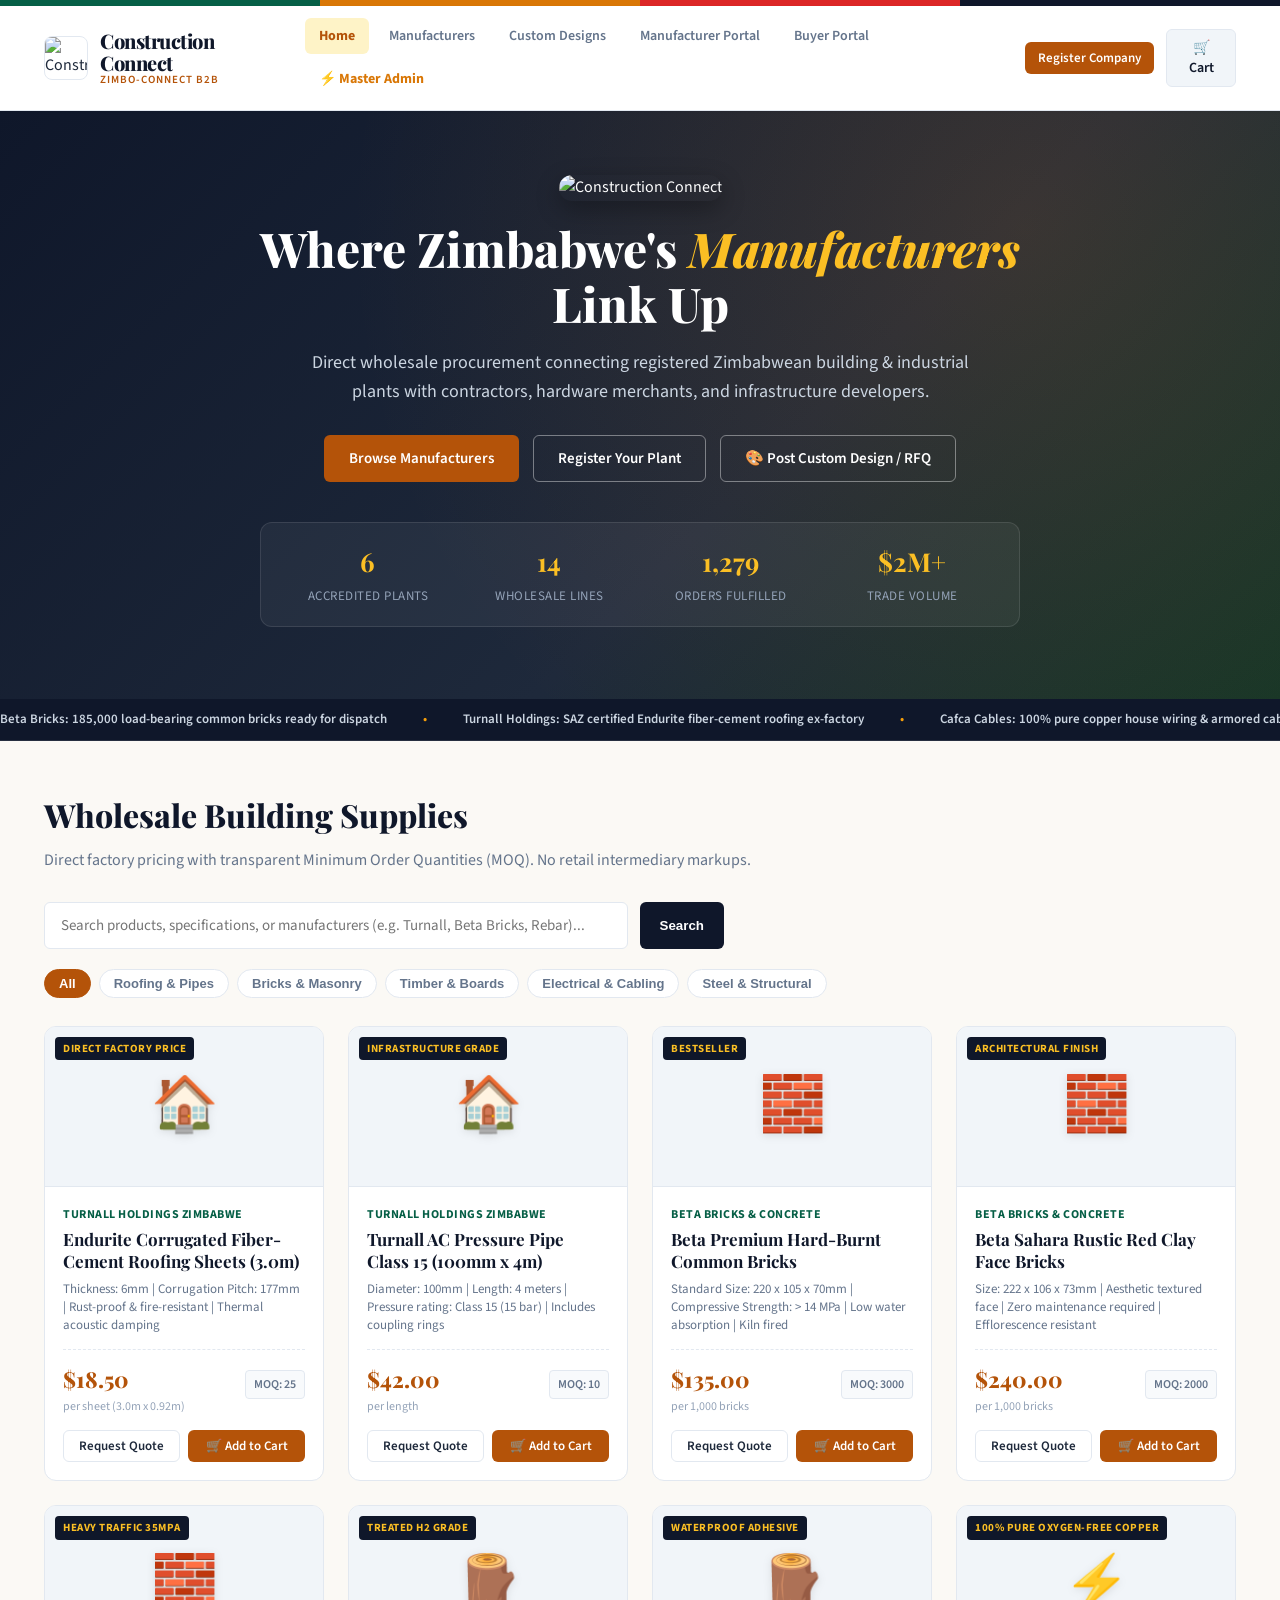
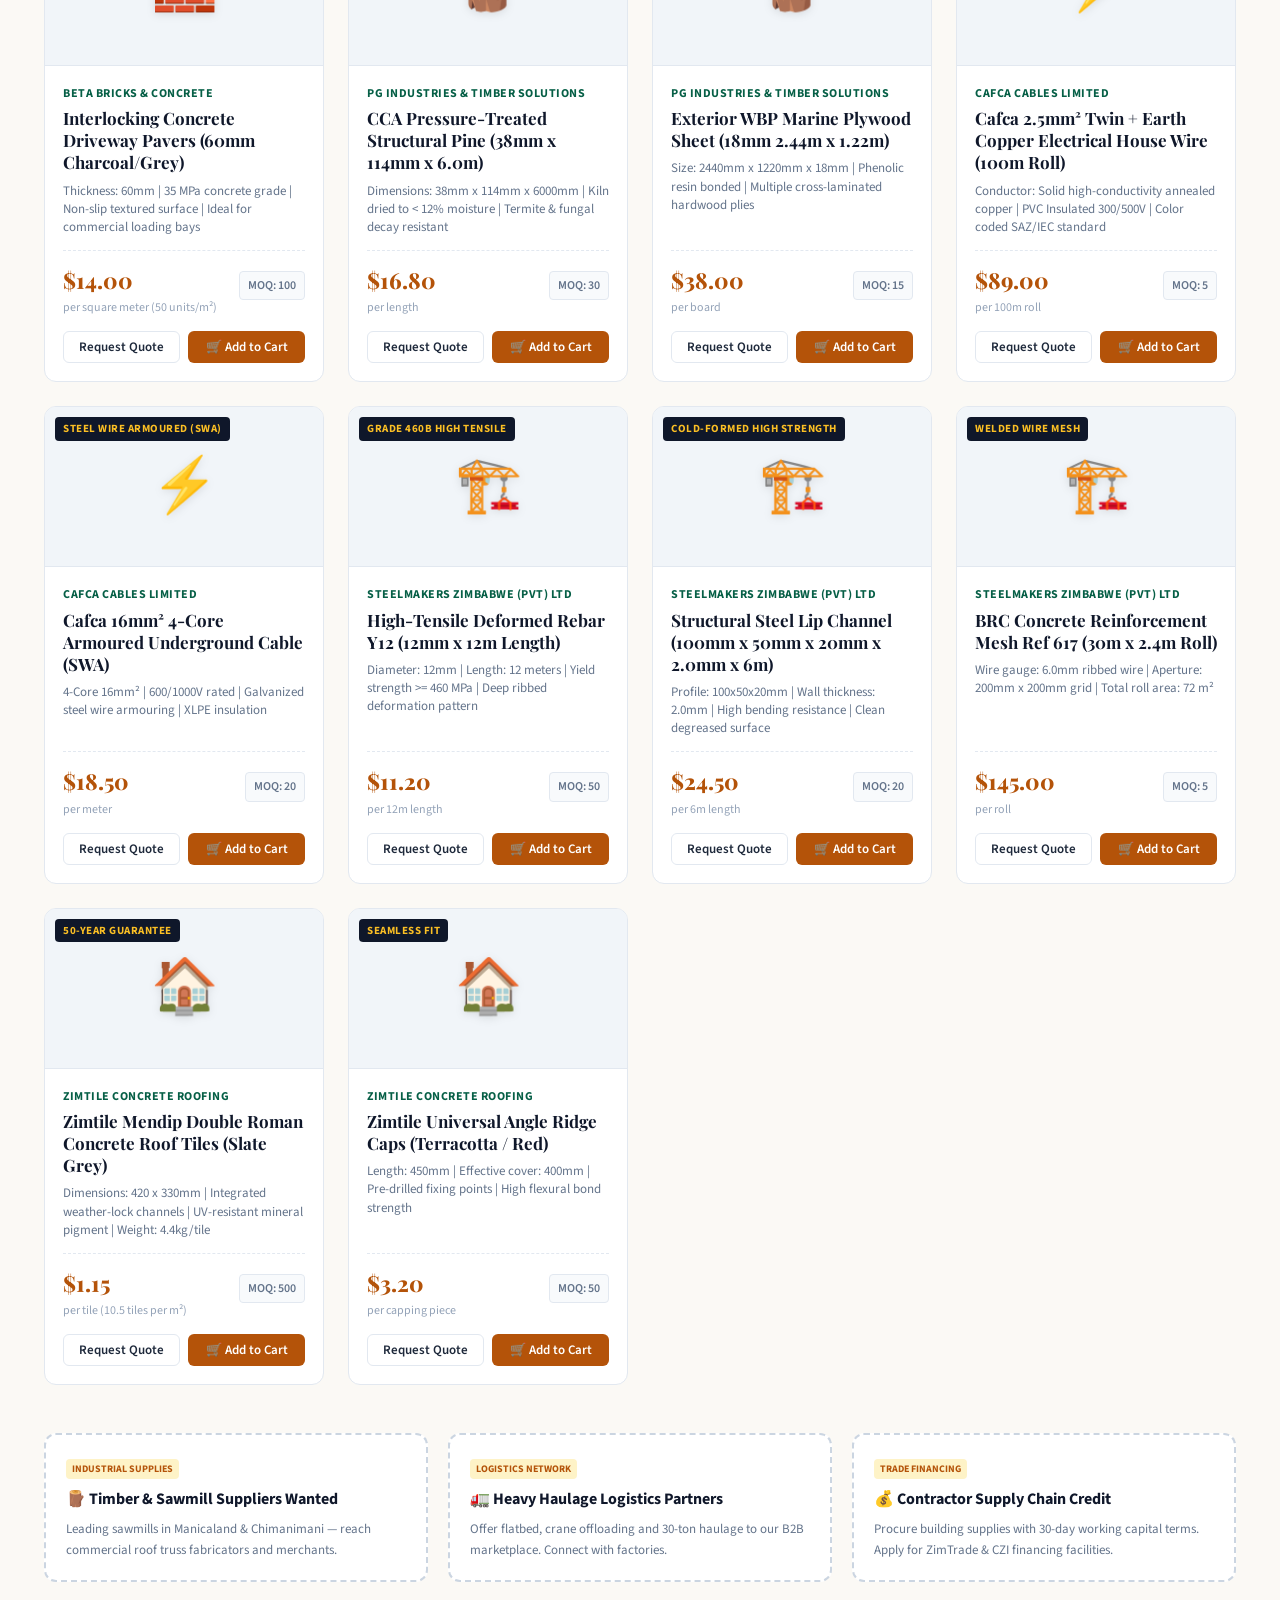
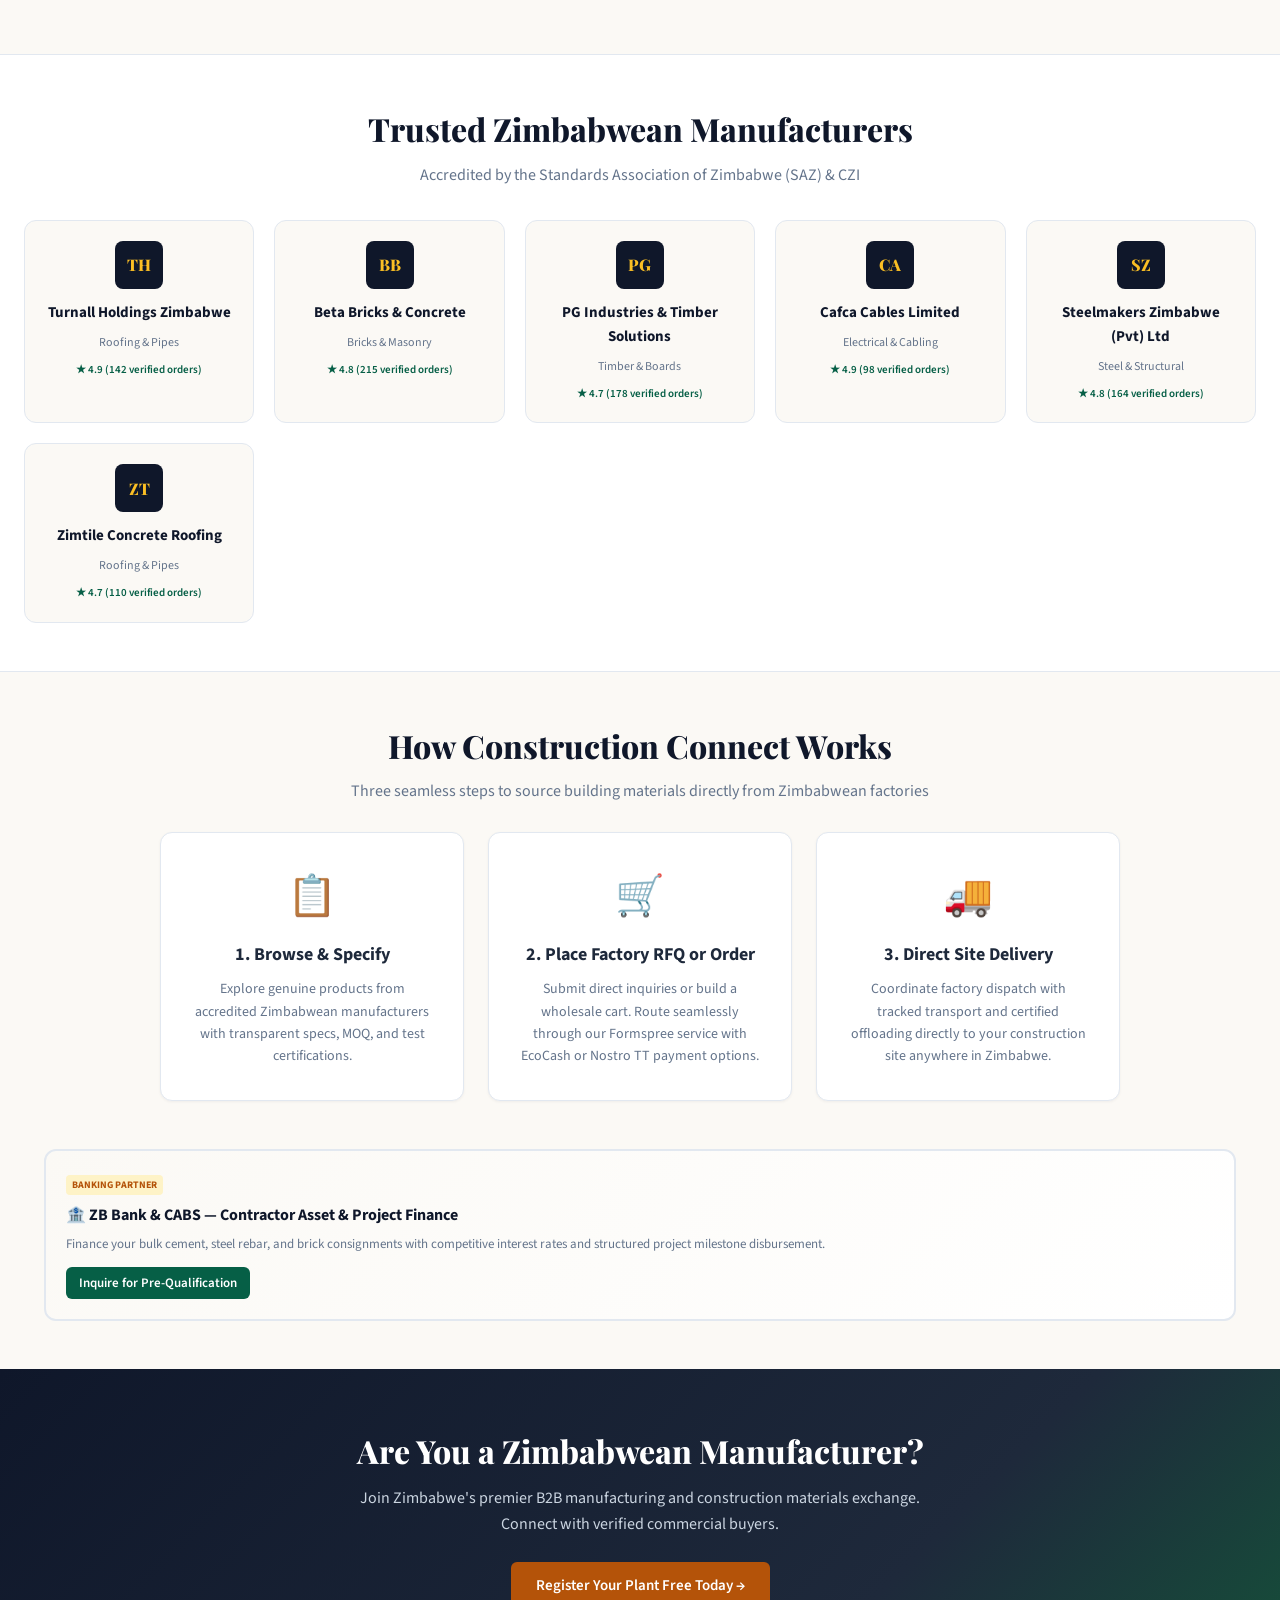
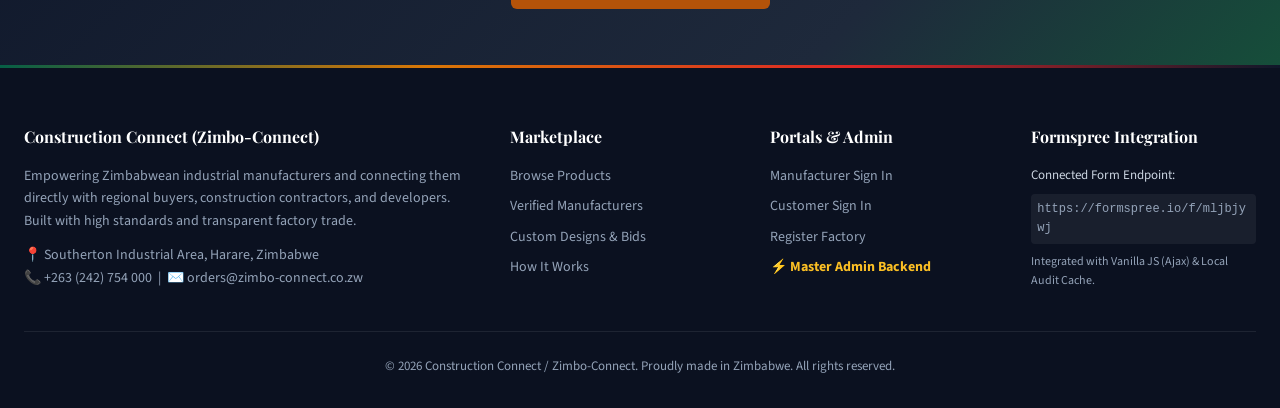
==== index.html @ 4da1b7fa "Complete Construction Connect B2B marketplace with Admin backend and Formspree AJAX integration" ====
<!DOCTYPE html>
<html lang="en">
<head>
  <meta charset="UTF-8">
  <meta name="viewport" content="width=device-width, initial-scale=1.0">
  <title>Construction Connect (Zimbo-Connect) — Zimbabwe's B2B Manufacturing Marketplace</title>
  <link rel="icon" href="[data-uri]">
  <link href="https://fonts.googleapis.com/css2?family=Playfair+Display:ital,wght@0,600;0,700;0,800;0,900;1,600&family=Source+Sans+3:wght@300;400;500;600;700;800&display=swap" rel="stylesheet">
  <link rel="stylesheet" href="css/main.css">
  <!-- Formspree Vanilla JS (Ajax) SDK (Optional CDN helper) -->
  <script>
    window.formspree = window.formspree || function () { (formspree.q = formspree.q || []).push(arguments); };
  </script>
  <script src="https://unpkg.com/@formspree/ajax@1" defer></script>
</head>
<body>

<!-- ═══════ AFRICAN TOP BORDER ═══════ -->
<div class="afri-border"></div>

<!-- ═══════ HEADER ═══════ -->
<header class="header">
  <div class="header-inner">
    <a class="logo" onclick="showPage('home')">
      <img class="logo-img" src="[data-uri]" alt="Construction Connect logo">
      <div class="logo-text">Construction Connect<small>Zimbo-Connect B2B</small></div>
    </a>
    <nav class="nav" id="mainNav">
      <button class="nav-btn active" data-page="home" onclick="showPage('home')">Home</button>
      <button class="nav-btn" data-page="manufacturers" onclick="showPage('manufacturers')">Manufacturers</button>
      <button class="nav-btn" data-page="designs" onclick="showPage('designs')">Custom Designs</button>
      <button class="nav-btn" data-page="admin" onclick="handleNavAdmin()">Manufacturer Portal</button>
      <button class="nav-btn" data-page="retailer" onclick="handleNavRetailer()">Buyer Portal</button>
      <a href="admin.html" class="nav-btn" style="text-decoration:none; color: var(--accent-gold); font-weight:700;">⚡ Master Admin</a>
    </nav>
    <div class="header-right">
      <button class="btn btn-primary btn-sm" id="regBtn" onclick="showAuth('admin','signup')">Register Company</button>
      <button class="cart-btn" onclick="openCartModal()">🛒 Cart <span class="cart-count" id="cartCount" style="display:none">0</span></button>
    </div>
  </div>
</header>

<!-- ═══════════════════════════════════════ -->
<!--               HOME PAGE                -->
<!-- ═══════════════════════════════════════ -->
<main class="page active" id="page-home">

  <!-- Hero -->
  <section class="hero">
    <div class="hero-content">
      <img src="[data-uri]" alt="Construction Connect" style="height:170px; border-radius:16px; margin-bottom:20px; box-shadow: 0 8px 24px rgba(0,0,0,0.3);">
      <h1>Where Zimbabwe's <em>Manufacturers</em> Link Up</h1>
      <p>Direct wholesale procurement connecting registered Zimbabwean building & industrial plants with contractors, hardware merchants, and infrastructure developers.</p>
      <div class="hero-btns">
        <button class="btn btn-primary btn-lg" onclick="showPage('manufacturers')">Browse Manufacturers</button>
        <button class="btn btn-outline-w btn-lg" onclick="showAuth('admin','signup')">Register Your Plant</button>
        <button class="btn btn-outline-w btn-lg" onclick="showPage('designs')">🎨 Post Custom Design / RFQ</button>
      </div>
      <div class="hero-stats">
        <div class="hero-stat"><strong id="statMfr">6</strong><span>Accredited Plants</span></div>
        <div class="hero-stat"><strong id="statProd">14</strong><span>Wholesale Lines</span></div>
        <div class="hero-stat"><strong>1,279</strong><span>Orders Fulfilled</span></div>
        <div class="hero-stat"><strong>$2M+</strong><span>Trade Volume</span></div>
      </div>
    </div>
  </section>

  <!-- Scrolling Banner -->
  <div class="banner-strip">
    <div class="banner-track" id="bannerTrack"></div>
  </div>

  <!-- Featured Products -->
  <section class="section">
    <h2 class="section-title">Wholesale Building Supplies</h2>
    <p class="section-sub">Direct factory pricing with transparent Minimum Order Quantities (MOQ). No retail intermediary markups.</p>
    <div class="search-bar">
      <input id="homeSearch" placeholder="Search products, specifications, or manufacturers (e.g. Turnall, Beta Bricks, Rebar)..." oninput="renderHomeProducts()">
      <button onclick="renderHomeProducts()">Search</button>
    </div>
    <div class="cat-filters" id="homeCatFilters"></div>
    <div class="product-grid" id="homeProductGrid"></div>
  </section>

  <!-- Ad Banners -->
  <section class="section" style="padding-top:0;">
    <div class="ad-row">
      <div class="ad-banner">
        <div class="ad-label">Industrial Supplies</div>
        <h4>🪵 Timber & Sawmill Suppliers Wanted</h4>
        <p>Leading sawmills in Manicaland & Chimanimani — reach commercial roof truss fabricators and merchants.</p>
      </div>
      <div class="ad-banner">
        <div class="ad-label">Logistics Network</div>
        <h4>🚛 Heavy Haulage Logistics Partners</h4>
        <p>Offer flatbed, crane offloading and 30-ton haulage to our B2B marketplace. Connect with factories.</p>
      </div>
      <div class="ad-banner">
        <div class="ad-label">Trade Financing</div>
        <h4>💰 Contractor Supply Chain Credit</h4>
        <p>Procure building supplies with 30-day working capital terms. Apply for ZimTrade & CZI financing facilities.</p>
      </div>
    </div>
  </section>

  <!-- Trusted Manufacturers -->
  <section class="trusted-section">
    <div class="trusted-inner">
      <h2 class="section-title" style="text-align:center;">Trusted Zimbabwean Manufacturers</h2>
      <p class="section-sub" style="text-align:center;">Accredited by the Standards Association of Zimbabwe (SAZ) & CZI</p>
      <div class="trusted-grid" id="trustedGrid"></div>
    </div>
  </section>

  <!-- How It Works -->
  <section class="section" id="how-it-works">
    <h2 class="section-title" style="text-align:center;">How Construction Connect Works</h2>
    <p class="section-sub" style="text-align:center;">Three seamless steps to source building materials directly from Zimbabwean factories</p>
    <div style="display:grid;grid-template-columns:repeat(auto-fill,minmax(280px,1fr));gap:24px;max-width:960px;margin:0 auto;">
      <div style="text-align:center;padding:32px;background:#fff;border-radius:var(--radius);border:1px solid var(--border); box-shadow: var(--shadow-sm);">
        <div style="font-size:40px;margin-bottom:12px;">📋</div>
        <h3 style="font-size:18px;margin-bottom:8px;">1. Browse & Specify</h3>
        <p style="font-size:14px;color:var(--text-muted);">Explore genuine products from accredited Zimbabwean manufacturers with transparent specs, MOQ, and test certifications.</p>
      </div>
      <div style="text-align:center;padding:32px;background:#fff;border-radius:var(--radius);border:1px solid var(--border); box-shadow: var(--shadow-sm);">
        <div style="font-size:40px;margin-bottom:12px;">🛒</div>
        <h3 style="font-size:18px;margin-bottom:8px;">2. Place Factory RFQ or Order</h3>
        <p style="font-size:14px;color:var(--text-muted);">Submit direct inquiries or build a wholesale cart. Route seamlessly through our Formspree service with EcoCash or Nostro TT payment options.</p>
      </div>
      <div style="text-align:center;padding:32px;background:#fff;border-radius:var(--radius);border:1px solid var(--border); box-shadow: var(--shadow-sm);">
        <div style="font-size:40px;margin-bottom:12px;">🚚</div>
        <h3 style="font-size:18px;margin-bottom:8px;">3. Direct Site Delivery</h3>
        <p style="font-size:14px;color:var(--text-muted);">Coordinate factory dispatch with tracked transport and certified offloading directly to your construction site anywhere in Zimbabwe.</p>
      </div>
    </div>
  </section>

  <!-- Mid-page Ad -->
  <div class="section" style="padding-top:0;">
    <div class="ad-banner" style="background:linear-gradient(135deg,var(--bg-sand) 0%,#fff 100%);border-style:solid; border-color: #E2E8F0;">
      <div class="ad-label">Banking Partner</div>
      <h4>🏦 ZB Bank & CABS — Contractor Asset & Project Finance</h4>
      <p>Finance your bulk cement, steel rebar, and brick consignments with competitive interest rates and structured project milestone disbursement.</p>
      <button class="btn btn-earth btn-sm" style="margin-top:12px;" onclick="showToast('Inquiry forwarded to banking partner desk', 'info')">Inquire for Pre-Qualification</button>
    </div>
  </div>
</main>

<!-- ═══════════════════════════════════════ -->
<!--          MANUFACTURERS PAGE            -->
<!-- ═══════════════════════════════════════ -->
<div class="page" id="page-manufacturers">
  <section class="section">
    <h2 class="section-title">Accredited Zimbabwean Manufacturers</h2>
    <p class="section-sub">Explore full profiles, factory locations, lead times, payment options, and direct contact desks. Click to inspect or send an RFQ.</p>
    <div class="ad-banner" style="margin-bottom:28px;">
      <div class="ad-label">Premium Listing</div>
      <h4>📢 Are You a Local Manufacturer or Fabricator?</h4>
      <p>Promote your manufacturing company to 500+ commercial builders and hardware merchants across Southern Africa.</p>
      <button class="btn btn-earth btn-sm" style="margin-top:12px;" onclick="showAuth('admin','signup')">Register Your Company Now →</button>
    </div>
    <div class="mfr-grid" id="mfrGrid"></div>
  </section>
</div>

<!-- ═══════════════════════════════════════ -->
<!--         CUSTOM DESIGNS PAGE            -->
<!-- ═══════════════════════════════════════ -->
<div class="page" id="page-designs">
  <section class="section">
    <div style="display: flex; justify-content: space-between; align-items: center; flex-wrap: wrap; gap: 14px; margin-bottom: 24px;">
      <div>
        <h2 class="section-title" style="margin-bottom: 4px;">Custom Construction RFQs & Designs</h2>
        <p class="section-sub" style="margin-bottom: 0;">Clients post bespoke engineering specifications. Zimbabwean fabricators review and place competitive price bids.</p>
      </div>
      <button class="btn btn-primary" onclick="openPostDesign()">+ Post a Custom Design / RFQ</button>
    </div>
    <div class="ds-grid" id="designsList"></div>
  </section>
</div>

<!-- ═══════════════════════════════════════ -->
<!--             AUTH PAGE                  -->
<!-- ═══════════════════════════════════════ -->
<div class="page" id="page-auth">
  <div class="auth-page">
    <div class="auth-card" id="authCard"></div>
  </div>
</div>

<!-- ═══════════════════════════════════════ -->
<!--       MANUFACTURER IN-PAGE PORTAL      -->
<!-- ═══════════════════════════════════════ -->
<div class="page" id="page-admin">
  <div class="panel-grid">
    <div class="panel-sidebar">
      <h3>Manufacturer Desk</h3>
      <button class="sidebar-item active" data-tab="admin-dashboard" onclick="showAdminTab('admin-dashboard',this)">📊 Overview</button>
      <button class="sidebar-item" data-tab="admin-profile" onclick="showAdminTab('admin-profile',this)">🏭 Factory Profile</button>
      <button class="sidebar-item" data-tab="admin-products" onclick="showAdminTab('admin-products',this)">📦 Products</button>
      <button class="sidebar-item" data-tab="admin-orders" onclick="showAdminTab('admin-orders',this)">📋 Orders</button>
      <button class="sidebar-item" data-tab="admin-settings" onclick="showAdminTab('admin-settings',this)">⚙️ Settings</button>
      <div style="margin-top: auto; padding-top: 20px;">
        <a href="admin.html" class="sidebar-item" style="color: #FBBF24; text-decoration: none;">⚡ Super Admin Panel ↗</a>
      </div>
    </div>
    <div class="panel-content" id="adminContent"></div>
  </div>
</div>

<!-- ═══════════════════════════════════════ -->
<!--          RETAILER / BUYER PORTAL       -->
<!-- ═══════════════════════════════════════ -->
<div class="page" id="page-retailer">
  <div class="panel-grid">
    <div class="panel-sidebar">
      <h3>Buyer Portal</h3>
      <button class="sidebar-item active" data-tab="ret-browse" onclick="showRetailerTab('ret-browse',this)">🔍 Browse & Order</button>
      <button class="sidebar-item" data-tab="ret-orders" onclick="showRetailerTab('ret-orders',this)">📋 My Orders</button>
      <button class="sidebar-item" data-tab="ret-account" onclick="showRetailerTab('ret-account',this)">👤 Account Profile</button>
    </div>
    <div class="panel-content" id="retailerContent"></div>
  </div>
</div>

<!-- ═══════════════════════════════════════ -->
<!--           CTA BANNER                   -->
<!-- ═══════════════════════════════════════ -->
<div id="ctaBanner" class="cta-banner">
  <h2>Are You a Zimbabwean Manufacturer?</h2>
  <p>Join Zimbabwe's premier B2B manufacturing and construction materials exchange. Connect with verified commercial buyers.</p>
  <button class="btn btn-primary btn-lg" onclick="showAuth('admin','signup')">Register Your Plant Free Today →</button>
</div>

<!-- ═══════════════════════════════════════ -->
<!--              FOOTER                    -->
<!-- ═══════════════════════════════════════ -->
<div class="afri-border-thin"></div>
<footer class="footer">
  <div class="footer-grid">
    <div>
      <h4>Construction Connect (Zimbo-Connect)</h4>
      <p>Empowering Zimbabwean industrial manufacturers and connecting them directly with regional buyers, construction contractors, and developers. Built with high standards and transparent factory trade.</p>
      <p style="margin-top:12px;">📍 Southerton Industrial Area, Harare, Zimbabwe</p>
      <p>📞 +263 (242) 754 000 &nbsp;|&nbsp; ✉️ orders@zimbo-connect.co.zw</p>
    </div>
    <div>
      <h4>Marketplace</h4>
      <a href="#" onclick="showPage('home');return false;">Browse Products</a>
      <a href="#" onclick="showPage('manufacturers');return false;">Verified Manufacturers</a>
      <a href="#" onclick="showPage('designs');return false;">Custom Designs & Bids</a>
      <a href="#how-it-works">How It Works</a>
    </div>
    <div>
      <h4>Portals & Admin</h4>
      <a href="#" onclick="showAuth('admin','login');return false;">Manufacturer Sign In</a>
      <a href="#" onclick="showAuth('retailer','login');return false;">Customer Sign In</a>
      <a href="#" onclick="showAuth('admin','signup');return false;">Register Factory</a>
      <a href="admin.html" style="color: #FBBF24; font-weight:700;">⚡ Master Admin Backend</a>
    </div>
    <div>
      <h4>Formspree Integration</h4>
      <p style="font-size: 13px; color: #CBD5E1; margin-bottom: 8px;">Connected Form Endpoint:</p>
      <p style="font-size: 12px; font-family: monospace; background: rgba(255,255,255,0.06); padding: 6px; border-radius: 4px; word-break: break-all;">
        https://formspree.io/f/mljbjywj
      </p>
      <p style="font-size: 12px; margin-top: 8px;">Integrated with Vanilla JS (Ajax) & Local Audit Cache.</p>
    </div>
  </div>
  <div class="footer-bottom">
    © 2026 Construction Connect / Zimbo-Connect. Proudly made in Zimbabwe. All rights reserved.
  </div>
</footer>

<!-- ═══════════════════════════════════════ -->
<!--             MODALS                     -->
<!-- ═══════════════════════════════════════ -->
<div class="modal-overlay" id="orderModal">
  <div class="modal" onclick="event.stopPropagation()">
    <div class="modal-header">
      <h2>Place Order / Request Quote</h2>
      <button class="modal-close" onclick="closeModal('orderModal')">✕</button>
    </div>
    <div class="modal-body" id="orderModalBody"></div>
  </div>
</div>

<div class="modal-overlay" id="cartModal">
  <div class="modal modal-lg" onclick="event.stopPropagation()">
    <div class="modal-header">
      <h2 id="cartModalTitle">Your Cart</h2>
      <button class="modal-close" onclick="closeModal('cartModal')">✕</button>
    </div>
    <div class="modal-body" id="cartModalBody"></div>
  </div>
</div>

<div class="modal-overlay" id="mfrModal">
  <div class="modal modal-lg" onclick="event.stopPropagation()">
    <div class="modal-header" id="mfrModalHeader"></div>
    <div class="modal-body" id="mfrModalBody"></div>
  </div>
</div>

<div class="modal-overlay" id="dsModal">
  <div class="modal modal-lg" onclick="event.stopPropagation()">
    <div class="modal-header">
      <h2 id="dsTitle">Custom Design</h2>
      <button class="modal-close" onclick="closeModal('dsModal')">✕</button>
    </div>
    <div class="modal-body" id="dsBody"></div>
  </div>
</div>

<div id="toastContainer"></div>

<!-- Application Scripts -->
<script src="js/data.js"></script>
<script src="js/formspree.js"></script>
<script src="js/app.js"></script>
</body>
</html>
---- css/main.css ----
/* ═══════════════════════════════════════════════════════════════
   CONSTRUCTION CONNECT (ZIMBO-CONNECT) - MAIN STYLESHEET
   Reflecting Zimbabwean Pride, Modern B2B Commerce & High Usability
   ═══════════════════════════════════════════════════════════════ */

:root {
  --font-serif: 'Playfair Display', Georgia, serif;
  --font-sans: 'Source Sans 3', -apple-system, BlinkMacSystemFont, 'Segoe UI', Roboto, sans-serif;
  
  /* Brand Palette: Zimbabwe inspired gold, deep forest green, warm earth */
  --primary: #B45309;          /* Warm Terracotta / Amber Ochre */
  --primary-hover: #92400E;
  --primary-light: #FEF3C7;
  --accent-green: #065F46;     /* Rich Zambezi / Zimbabwean Forest Green */
  --accent-green-hover: #047857;
  --accent-gold: #D97706;      /* Great Zimbabwe Gold */
  --dark: #0F172A;              /* Charcoal Slate */
  --dark-surface: #1E293B;
  --text-main: #1E293B;
  --text-muted: #64748B;
  --text-light: #94A3B8;
  --bg-sand: #FBF9F5;          /* Warm Earth Canvas */
  --bg-card: #FFFFFF;
  --border: #E2E8F0;
  --border-focus: #D97706;
  --radius-sm: 6px;
  --radius: 12px;
  --radius-lg: 18px;
  --shadow-sm: 0 1px 3px rgba(15, 23, 42, 0.05);
  --shadow-md: 0 4px 12px rgba(15, 23, 42, 0.08);
  --shadow-lg: 0 12px 30px rgba(15, 23, 42, 0.12);
  --transition: all 0.2s cubic-bezier(0.16, 1, 0.3, 1);
}

* {
  box-sizing: border-box;
  margin: 0;
  padding: 0;
}

body {
  font-family: var(--font-sans);
  background-color: var(--bg-sand);
  color: var(--text-main);
  line-height: 1.6;
  min-height: 100vh;
  display: flex;
  flex-direction: column;
  -webkit-font-smoothing: antialiased;
}

/* ═══════ AFRICAN MOTIF BORDERS ═══════ */
.afri-border {
  height: 6px;
  background: linear-gradient(90deg, 
    #065F46 0%, #065F46 25%, 
    #D97706 25%, #D97706 50%, 
    #DC2626 50%, #DC2626 75%, 
    #0F172A 75%, #0F172A 100%
  );
  width: 100%;
}

.afri-border-thin {
  height: 3px;
  background: linear-gradient(90deg, #065F46, #D97706, #DC2626, #0F172A);
  width: 100%;
}

/* ═══════ HEADER ═══════ */
.header {
  position: sticky;
  top: 0;
  z-index: 100;
  background: rgba(255, 255, 255, 0.95);
  backdrop-filter: blur(12px);
  border-bottom: 1px solid var(--border);
  box-shadow: var(--shadow-sm);
}

.header-inner {
  max-width: 1240px;
  margin: 0 auto;
  padding: 12px 24px;
  display: flex;
  align-items: center;
  justify-content: space-between;
  gap: 20px;
}

.logo {
  display: flex;
  align-items: center;
  gap: 12px;
  text-decoration: none;
  cursor: pointer;
  user-select: none;
}

.logo-img {
  width: 44px;
  height: 44px;
  border-radius: 8px;
  object-fit: cover;
  border: 1px solid var(--border);
}

.logo-text {
  font-family: var(--font-serif);
  font-size: 20px;
  font-weight: 800;
  color: var(--dark);
  letter-spacing: -0.5px;
  line-height: 1.1;
  display: flex;
  flex-direction: column;
}

.logo-text small {
  font-family: var(--font-sans);
  font-size: 11px;
  font-weight: 600;
  color: var(--primary);
  text-transform: uppercase;
  letter-spacing: 1px;
}

.nav {
  display: flex;
  align-items: center;
  gap: 6px;
  flex-wrap: wrap;
}

.nav-btn {
  background: transparent;
  border: none;
  padding: 8px 14px;
  font-family: var(--font-sans);
  font-size: 14px;
  font-weight: 600;
  color: var(--text-muted);
  border-radius: var(--radius-sm);
  cursor: pointer;
  transition: var(--transition);
}

.nav-btn:hover {
  color: var(--primary);
  background: var(--primary-light);
}

.nav-btn.active {
  color: var(--primary);
  background: #FEF3C7;
  font-weight: 700;
}

.header-right {
  display: flex;
  align-items: center;
  gap: 12px;
}

.cart-btn {
  position: relative;
  background: #F1F5F9;
  border: 1px solid var(--border);
  padding: 8px 14px;
  border-radius: var(--radius-sm);
  font-family: var(--font-sans);
  font-size: 14px;
  font-weight: 600;
  color: var(--dark);
  cursor: pointer;
  display: flex;
  align-items: center;
  gap: 6px;
  transition: var(--transition);
}

.cart-btn:hover {
  background: #E2E8F0;
  border-color: #CBD5E1;
}

.cart-count {
  background: var(--primary);
  color: #fff;
  font-size: 11px;
  font-weight: 700;
  padding: 2px 7px;
  border-radius: 10px;
}

/* ═══════ BUTTONS ═══════ */
.btn {
  display: inline-flex;
  align-items: center;
  justify-content: center;
  gap: 8px;
  font-family: var(--font-sans);
  font-weight: 600;
  text-decoration: none;
  border: 1px solid transparent;
  border-radius: var(--radius-sm);
  cursor: pointer;
  transition: var(--transition);
  white-space: nowrap;
}

.btn-sm {
  padding: 6px 12px;
  font-size: 13px;
}

.btn-md {
  padding: 10px 18px;
  font-size: 14px;
}

.btn-lg {
  padding: 12px 24px;
  font-size: 15px;
}

.btn-primary {
  background-color: var(--primary);
  color: #FFFFFF;
}

.btn-primary:hover {
  background-color: var(--primary-hover);
  transform: translateY(-1px);
  box-shadow: 0 4px 10px rgba(180, 83, 9, 0.25);
}

.btn-earth {
  background-color: var(--accent-green);
  color: #FFFFFF;
}

.btn-earth:hover {
  background-color: var(--accent-green-hover);
}

.btn-outline-w {
  background: transparent;
  border-color: rgba(255, 255, 255, 0.4);
  color: #FFFFFF;
}

.btn-outline-w:hover {
  background: rgba(255, 255, 255, 0.15);
  border-color: #FFFFFF;
}

.btn-outline {
  background: transparent;
  border-color: var(--border);
  color: var(--text-main);
}

.btn-outline:hover {
  background: #F1F5F9;
  border-color: var(--text-muted);
}

.btn-danger {
  background: #DC2626;
  color: #fff;
}
.btn-danger:hover { background: #B91C1C; }

.btn-success {
  background: #10B981;
  color: #fff;
}

/* ═══════ HERO SECTION ═══════ */
.hero {
  background: linear-gradient(135deg, #0F172A 0%, #1E293B 60%, #143528 100%);
  color: #FFFFFF;
  padding: 64px 24px 72px;
  text-align: center;
  position: relative;
  overflow: hidden;
}

.hero::after {
  content: "";
  position: absolute;
  top: 0; left: 0; right: 0; bottom: 0;
  background: radial-gradient(circle at 80% 20%, rgba(217, 119, 6, 0.15) 0%, transparent 60%);
  pointer-events: none;
}

.hero-content {
  max-width: 860px;
  margin: 0 auto;
  position: relative;
  z-index: 2;
}

.hero h1 {
  font-family: var(--font-serif);
  font-size: clamp(32px, 5vw, 48px);
  font-weight: 800;
  line-height: 1.15;
  margin-bottom: 18px;
}

.hero h1 em {
  font-style: italic;
  color: #FBBF24;
}

.hero p {
  font-size: 18px;
  color: #CBD5E1;
  margin-bottom: 28px;
  max-width: 700px;
  margin-left: auto;
  margin-right: auto;
}

.hero-btns {
  display: flex;
  align-items: center;
  justify-content: center;
  gap: 14px;
  flex-wrap: wrap;
  margin-bottom: 40px;
}

.hero-stats {
  display: grid;
  grid-template-columns: repeat(4, 1fr);
  gap: 16px;
  max-width: 760px;
  margin: 0 auto;
  background: rgba(255, 255, 255, 0.05);
  border: 1px solid rgba(255, 255, 255, 0.1);
  border-radius: var(--radius);
  padding: 18px 24px;
}

.hero-stat strong {
  display: block;
  font-size: 26px;
  font-family: var(--font-serif);
  color: #FBBF24;
}

.hero-stat span {
  font-size: 13px;
  color: #94A3B8;
  text-transform: uppercase;
  letter-spacing: 0.5px;
}

/* ═══════ SCROLLING BANNER ═══════ */
.banner-strip {
  background: #0F172A;
  color: #CBD5E1;
  padding: 10px 0;
  overflow: hidden;
  white-space: nowrap;
  font-size: 13px;
  font-weight: 600;
  border-bottom: 1px solid rgba(255, 255, 255, 0.1);
}

.banner-track {
  display: inline-flex;
  gap: 36px;
  animation: marquee 35s linear infinite;
}

.banner-track span {
  display: inline-flex;
  align-items: center;
  gap: 8px;
}

.banner-track span::after {
  content: "•";
  margin-left: 28px;
  color: #F59E0B;
}

@keyframes marquee {
  0% { transform: translateX(0%); }
  100% { transform: translateX(-50%); }
}

/* ═══════ SECTIONS ═══════ */
.section {
  max-width: 1240px;
  margin: 0 auto;
  padding: 48px 24px;
  width: 100%;
}

.section-title {
  font-family: var(--font-serif);
  font-size: 32px;
  font-weight: 800;
  color: var(--dark);
  margin-bottom: 8px;
}

.section-sub {
  font-size: 16px;
  color: var(--text-muted);
  margin-bottom: 28px;
}

/* ═══════ SEARCH & FILTERS ═══════ */
.search-bar {
  display: flex;
  gap: 12px;
  margin-bottom: 20px;
  max-width: 680px;
}

.search-bar input {
  flex: 1;
  padding: 12px 16px;
  border: 1px solid var(--border);
  border-radius: var(--radius-sm);
  font-family: var(--font-sans);
  font-size: 15px;
  outline: none;
  background: #FFFFFF;
  transition: var(--transition);
}

.search-bar input:focus {
  border-color: var(--border-focus);
  box-shadow: 0 0 0 3px rgba(217, 119, 6, 0.15);
}

.search-bar button {
  background: var(--dark);
  color: #fff;
  border: none;
  padding: 0 20px;
  border-radius: var(--radius-sm);
  font-weight: 600;
  cursor: pointer;
  transition: var(--transition);
}

.search-bar button:hover {
  background: var(--primary);
}

.cat-filters {
  display: flex;
  gap: 8px;
  flex-wrap: wrap;
  margin-bottom: 28px;
}

.cat-pill {
  background: #FFFFFF;
  border: 1px solid var(--border);
  padding: 6px 14px;
  border-radius: 20px;
  font-size: 13px;
  font-weight: 600;
  color: var(--text-muted);
  cursor: pointer;
  transition: var(--transition);
}

.cat-pill:hover {
  border-color: var(--primary);
  color: var(--primary);
}

.cat-pill.active {
  background: var(--primary);
  border-color: var(--primary);
  color: #FFFFFF;
}

/* ═══════ PRODUCT GRID ═══════ */
.product-grid {
  display: grid;
  grid-template-columns: repeat(auto-fill, minmax(280px, 1fr));
  gap: 24px;
}

.product-card {
  background: var(--bg-card);
  border: 1px solid var(--border);
  border-radius: var(--radius);
  overflow: hidden;
  display: flex;
  flex-direction: column;
  transition: var(--transition);
  position: relative;
}

.product-card:hover {
  transform: translateY(-4px);
  box-shadow: var(--shadow-md);
  border-color: #CBD5E1;
}

.product-thumb {
  height: 160px;
  background: #F1F5F9;
  display: flex;
  align-items: center;
  justify-content: center;
  position: relative;
  border-bottom: 1px solid var(--border);
  overflow: hidden;
}

.product-icon-art {
  font-size: 54px;
  filter: drop-shadow(0 2px 4px rgba(0,0,0,0.1));
}

.product-badge-pill {
  position: absolute;
  top: 10px;
  left: 10px;
  background: var(--dark);
  color: #FBBF24;
  font-size: 11px;
  font-weight: 700;
  padding: 3px 8px;
  border-radius: 4px;
  text-transform: uppercase;
  letter-spacing: 0.5px;
}

.product-body {
  padding: 18px;
  display: flex;
  flex-direction: column;
  flex: 1;
}

.product-mfr {
  font-size: 12px;
  font-weight: 700;
  color: var(--accent-green);
  text-transform: uppercase;
  letter-spacing: 0.5px;
  margin-bottom: 4px;
}

.product-title {
  font-family: var(--font-serif);
  font-size: 17px;
  font-weight: 700;
  color: var(--dark);
  line-height: 1.3;
  margin-bottom: 8px;
}

.product-specs {
  font-size: 13px;
  color: var(--text-muted);
  margin-bottom: 14px;
  line-height: 1.4;
  flex: 1;
}

.product-price-row {
  display: flex;
  align-items: baseline;
  justify-content: space-between;
  padding-top: 12px;
  border-top: 1px dashed var(--border);
  margin-top: auto;
}

.product-price {
  font-family: var(--font-serif);
  font-size: 22px;
  font-weight: 800;
  color: var(--primary);
}

.product-unit {
  font-size: 12px;
  color: var(--text-light);
  display: block;
}

.product-moq {
  font-size: 12px;
  color: var(--text-muted);
  font-weight: 600;
  background: #F8FAFC;
  padding: 4px 8px;
  border-radius: 4px;
  border: 1px solid var(--border);
}

.product-actions {
  display: flex;
  gap: 8px;
  margin-top: 14px;
}

.product-actions .btn {
  flex: 1;
}

/* ═══════ MANUFACTURERS GRID ═══════ */
.mfr-grid {
  display: grid;
  grid-template-columns: repeat(auto-fill, minmax(360px, 1fr));
  gap: 24px;
}

.mfr-card {
  background: var(--bg-card);
  border: 1px solid var(--border);
  border-radius: var(--radius);
  padding: 24px;
  display: flex;
  flex-direction: column;
  transition: var(--transition);
}

.mfr-card:hover {
  box-shadow: var(--shadow-md);
  border-color: #CBD5E1;
}

.mfr-header {
  display: flex;
  align-items: flex-start;
  gap: 16px;
  margin-bottom: 14px;
}

.mfr-logo-box {
  width: 52px;
  height: 52px;
  border-radius: 10px;
  background: linear-gradient(135deg, var(--dark), #334155);
  color: #FBBF24;
  font-family: var(--font-serif);
  font-size: 20px;
  font-weight: 800;
  display: flex;
  align-items: center;
  justify-content: center;
  flex-shrink: 0;
  box-shadow: var(--shadow-sm);
}

.mfr-title-box {
  flex: 1;
}

.mfr-title-box h3 {
  font-family: var(--font-serif);
  font-size: 19px;
  font-weight: 700;
  color: var(--dark);
  line-height: 1.2;
}

.mfr-tagline {
  font-size: 13px;
  color: var(--text-muted);
  margin-top: 2px;
}

.mfr-meta {
  display: flex;
  align-items: center;
  gap: 10px;
  font-size: 13px;
  color: var(--text-muted);
  margin-bottom: 12px;
}

.mfr-rating {
  color: #D97706;
  font-weight: 700;
}

.mfr-desc {
  font-size: 14px;
  color: var(--text-main);
  line-height: 1.5;
  margin-bottom: 16px;
  flex: 1;
}

.mfr-badges {
  display: flex;
  gap: 6px;
  flex-wrap: wrap;
  margin-bottom: 16px;
}

.mfr-pill {
  font-size: 11px;
  font-weight: 600;
  padding: 3px 8px;
  border-radius: 4px;
  background: #F1F5F9;
  color: var(--text-muted);
}

.mfr-pill.verified {
  background: #DCFCE7;
  color: #166534;
}

.mfr-actions {
  display: flex;
  gap: 10px;
  padding-top: 14px;
  border-top: 1px solid var(--border);
}

.mfr-actions .btn {
  flex: 1;
}

/* ═══════ CUSTOM DESIGNS ═══════ */
.ds-grid {
  display: grid;
  grid-template-columns: repeat(auto-fill, minmax(360px, 1fr));
  gap: 24px;
}

.ds-card {
  background: var(--bg-card);
  border: 1px solid var(--border);
  border-radius: var(--radius);
  padding: 24px;
  display: flex;
  flex-direction: column;
  transition: var(--transition);
}

.ds-card:hover {
  box-shadow: var(--shadow-md);
  border-color: #CBD5E1;
}

.ds-tag {
  align-self: flex-start;
  font-size: 11px;
  font-weight: 700;
  padding: 3px 8px;
  border-radius: 4px;
  background: #E0E7FF;
  color: #3730A3;
  margin-bottom: 10px;
  text-transform: uppercase;
}

.ds-title {
  font-family: var(--font-serif);
  font-size: 18px;
  font-weight: 700;
  margin-bottom: 8px;
  color: var(--dark);
}

.ds-info-grid {
  display: grid;
  grid-template-columns: 1fr 1fr;
  gap: 8px 12px;
  background: #F8FAFC;
  border: 1px solid var(--border);
  padding: 12px;
  border-radius: var(--radius-sm);
  margin-bottom: 14px;
  font-size: 13px;
}

.ds-info-item span {
  display: block;
  font-size: 11px;
  color: var(--text-light);
  text-transform: uppercase;
}

.ds-info-item strong {
  color: var(--dark);
}

.ds-desc {
  font-size: 14px;
  color: var(--text-muted);
  line-height: 1.5;
  margin-bottom: 16px;
  flex: 1;
}

.ds-bids-count {
  font-size: 13px;
  font-weight: 700;
  color: var(--accent-green);
  margin-bottom: 12px;
}

/* ═══════ AD BANNERS ═══════ */
.ad-row {
  display: grid;
  grid-template-columns: repeat(auto-fit, minmax(260px, 1fr));
  gap: 20px;
  margin-bottom: 24px;
}

.ad-banner {
  background: #FFFFFF;
  border: 2px dashed #CBD5E1;
  border-radius: var(--radius);
  padding: 20px;
  position: relative;
  transition: var(--transition);
}

.ad-banner:hover {
  border-color: var(--primary);
  box-shadow: var(--shadow-sm);
}

.ad-label {
  font-size: 10px;
  font-weight: 700;
  text-transform: uppercase;
  color: var(--primary);
  background: var(--primary-light);
  display: inline-block;
  padding: 2px 6px;
  border-radius: 4px;
  margin-bottom: 8px;
}

.ad-banner h4 {
  font-size: 16px;
  margin-bottom: 6px;
  color: var(--dark);
}

.ad-banner p {
  font-size: 13px;
  color: var(--text-muted);
}

/* ═══════ TRUSTED SECTION ═══════ */
.trusted-section {
  background: #FFFFFF;
  border-top: 1px solid var(--border);
  border-bottom: 1px solid var(--border);
  padding: 48px 24px;
}

.trusted-inner {
  max-width: 1240px;
  margin: 0 auto;
}

.trusted-grid {
  display: grid;
  grid-template-columns: repeat(auto-fill, minmax(220px, 1fr));
  gap: 20px;
  margin-top: 32px;
}

.trusted-card {
  border: 1px solid var(--border);
  border-radius: var(--radius);
  padding: 20px;
  text-align: center;
  background: var(--bg-sand);
  transition: var(--transition);
  cursor: pointer;
}

.trusted-card:hover {
  border-color: var(--primary);
  transform: translateY(-2px);
  box-shadow: var(--shadow-sm);
}

.trusted-logo-init {
  width: 48px;
  height: 48px;
  border-radius: 8px;
  background: var(--dark);
  color: #FBBF24;
  font-family: var(--font-serif);
  font-weight: 800;
  display: flex;
  align-items: center;
  justify-content: center;
  margin: 0 auto 12px;
}

.trusted-card h4 {
  font-size: 15px;
  color: var(--dark);
  margin-bottom: 4px;
}

.trusted-card span {
  font-size: 12px;
  color: var(--text-muted);
}

/* ═══════ PANELS (ADMIN / RETAILER) ═══════ */
.panel-grid {
  display: grid;
  grid-template-columns: 260px 1fr;
  min-height: calc(100vh - 120px);
}

.panel-sidebar {
  background: #0F172A;
  color: #FFFFFF;
  padding: 28px 16px;
  display: flex;
  flex-direction: column;
  gap: 6px;
}

.panel-sidebar h3 {
  font-family: var(--font-serif);
  font-size: 16px;
  color: #94A3B8;
  text-transform: uppercase;
  letter-spacing: 1px;
  padding: 0 12px 14px;
  border-bottom: 1px solid rgba(255, 255, 255, 0.1);
  margin-bottom: 10px;
}

.sidebar-item {
  background: transparent;
  border: none;
  color: #94A3B8;
  padding: 10px 14px;
  border-radius: var(--radius-sm);
  font-family: var(--font-sans);
  font-size: 14px;
  font-weight: 600;
  text-align: left;
  cursor: pointer;
  display: flex;
  align-items: center;
  gap: 10px;
  transition: var(--transition);
}

.sidebar-item:hover {
  color: #FFFFFF;
  background: rgba(255, 255, 255, 0.08);
}

.sidebar-item.active {
  color: #FBBF24;
  background: rgba(251, 191, 36, 0.15);
}

.panel-content {
  padding: 32px;
  background: #F8FAFC;
  overflow-y: auto;
}

/* ═══════ AUTH PAGE ═══════ */
.auth-page {
  min-height: calc(100vh - 200px);
  display: flex;
  align-items: center;
  justify-content: center;
  padding: 40px 24px;
}

.auth-card {
  background: #FFFFFF;
  border: 1px solid var(--border);
  border-radius: var(--radius);
  width: 100%;
  max-width: 520px;
  padding: 36px;
  box-shadow: var(--shadow-lg);
}

.auth-header {
  text-align: center;
  margin-bottom: 24px;
}

.auth-header h2 {
  font-family: var(--font-serif);
  font-size: 26px;
  color: var(--dark);
  margin-bottom: 6px;
}

.auth-header p {
  font-size: 14px;
  color: var(--text-muted);
}

.auth-tabs {
  display: flex;
  border-bottom: 1px solid var(--border);
  margin-bottom: 24px;
}

.auth-tab {
  flex: 1;
  text-align: center;
  padding: 10px;
  font-size: 14px;
  font-weight: 600;
  color: var(--text-muted);
  cursor: pointer;
  border-bottom: 2px solid transparent;
  transition: var(--transition);
}

.auth-tab.active {
  color: var(--primary);
  border-bottom-color: var(--primary);
}

/* ═══════ FORMS ═══════ */
.form-group {
  margin-bottom: 18px;
}

.form-label {
  display: block;
  font-size: 13px;
  font-weight: 600;
  color: var(--text-main);
  margin-bottom: 6px;
}

.form-input,
.form-textarea,
.form-select {
  width: 100%;
  padding: 10px 14px;
  border: 1px solid var(--border);
  border-radius: var(--radius-sm);
  font-family: var(--font-sans);
  font-size: 14px;
  background: #FFFFFF;
  color: var(--text-main);
  outline: none;
  transition: var(--transition);
}

.form-input:focus,
.form-textarea:focus,
.form-select:focus {
  border-color: var(--border-focus);
  box-shadow: 0 0 0 3px rgba(217, 119, 6, 0.15);
}

.form-input[aria-invalid="true"],
.form-textarea[aria-invalid="true"] {
  border-color: #DC2626;
  background-color: #FEF2F2;
}

span[data-fs-error] {
  color: #DC2626;
  font-size: 12px;
  margin-top: 4px;
  display: none;
}

.form-row {
  display: grid;
  grid-template-columns: 1fr 1fr;
  gap: 14px;
}

.form-help {
  font-size: 12px;
  color: var(--text-light);
  margin-top: 4px;
}

/* ═══════ ALERTS ═══════ */
.alert {
  padding: 12px 16px;
  border-radius: var(--radius-sm);
  font-size: 13px;
  margin-bottom: 18px;
  line-height: 1.5;
}

.alert-success {
  background: #DCFCE7;
  color: #166534;
  border: 1px solid #BBF7D0;
}

.alert-error {
  background: #FEE2E2;
  color: #991B1B;
  border: 1px solid #FECACA;
}

.alert-warning {
  background: #FEF3C7;
  color: #92400E;
  border: 1px solid #FDE68A;
}

.alert-info {
  background: #E0E7FF;
  color: #3730A3;
  border: 1px solid #C7D2FE;
}

/* ═══════ CTA BANNER ═══════ */
.cta-banner {
  background: linear-gradient(135deg, var(--dark) 0%, #1E293B 70%, #164E3A 100%);
  color: #FFFFFF;
  padding: 56px 24px;
  text-align: center;
  position: relative;
}

.cta-banner h2 {
  font-family: var(--font-serif);
  font-size: 32px;
  font-weight: 800;
  margin-bottom: 10px;
}

.cta-banner p {
  color: #CBD5E1;
  font-size: 16px;
  max-width: 600px;
  margin: 0 auto 24px;
}

/* ═══════ FOOTER ═══════ */
.footer {
  background: #0B1120;
  color: #94A3B8;
  padding: 56px 24px 32px;
  margin-top: auto;
}

.footer-grid {
  max-width: 1240px;
  margin: 0 auto 40px;
  display: grid;
  grid-template-columns: 2fr 1fr 1fr 1fr;
  gap: 36px;
}

.footer h4 {
  font-family: var(--font-serif);
  color: #FFFFFF;
  font-size: 16px;
  margin-bottom: 16px;
}

.footer a {
  display: block;
  color: #94A3B8;
  text-decoration: none;
  font-size: 14px;
  margin-bottom: 8px;
  transition: var(--transition);
}

.footer a:hover {
  color: #FBBF24;
}

.footer p {
  font-size: 14px;
  line-height: 1.6;
}

.footer-bottom {
  max-width: 1240px;
  margin: 0 auto;
  padding-top: 24px;
  border-top: 1px solid rgba(255, 255, 255, 0.08);
  font-size: 13px;
  text-align: center;
}

/* ═══════ MODALS ═══════ */
.modal-overlay {
  position: fixed;
  top: 0; left: 0; right: 0; bottom: 0;
  background: rgba(15, 23, 42, 0.65);
  backdrop-filter: blur(4px);
  z-index: 200;
  display: none;
  align-items: center;
  justify-content: center;
  padding: 20px;
}

.modal-overlay.active {
  display: flex;
}

.modal {
  background: #FFFFFF;
  border-radius: var(--radius);
  width: 100%;
  max-width: 580px;
  max-height: 90vh;
  display: flex;
  flex-direction: column;
  box-shadow: var(--shadow-lg);
  overflow: hidden;
  animation: modalIn 0.2s cubic-bezier(0.16, 1, 0.3, 1);
}

.modal-lg {
  max-width: 820px;
}

@keyframes modalIn {
  from { opacity: 0; transform: scale(0.96) translateY(10px); }
  to { opacity: 1; transform: scale(1) translateY(0); }
}

.modal-header {
  padding: 18px 24px;
  border-bottom: 1px solid var(--border);
  display: flex;
  align-items: center;
  justify-content: space-between;
}

.modal-header h2 {
  font-family: var(--font-serif);
  font-size: 20px;
  color: var(--dark);
}

.modal-close {
  background: transparent;
  border: none;
  font-size: 18px;
  color: var(--text-light);
  cursor: pointer;
  padding: 4px;
}

.modal-close:hover {
  color: var(--dark);
}

.modal-body {
  padding: 24px;
  overflow-y: auto;
}

/* ═══════ TOAST NOTIFICATIONS ═══════ */
#toastContainer {
  position: fixed;
  bottom: 24px;
  right: 24px;
  z-index: 300;
  display: flex;
  flex-direction: column;
  gap: 10px;
  pointer-events: none;
}

.toast {
  background: var(--dark);
  color: #fff;
  padding: 12px 20px;
  border-radius: var(--radius-sm);
  font-size: 14px;
  font-weight: 500;
  box-shadow: var(--shadow-lg);
  pointer-events: auto;
  display: flex;
  align-items: center;
  gap: 10px;
  animation: toastIn 0.25s ease forwards;
  max-width: 360px;
  border-left: 4px solid var(--primary);
}

.toast-success { border-left-color: #10B981; }
.toast-error { border-left-color: #EF4444; }

@keyframes toastIn {
  from { opacity: 0; transform: translateY(12px); }
  to { opacity: 1; transform: translateY(0); }
}

/* ═══════ SPINNER FOR FORMSPREE SUBMISSION ═══════ */
.fs-spinner {
  display: inline-block;
  width: 14px;
  height: 14px;
  border: 2px solid rgba(255, 255, 255, 0.4);
  border-radius: 50%;
  border-top-color: #ffffff;
  animation: spin 0.8s linear infinite;
  margin-right: 6px;
  vertical-align: middle;
}

@keyframes spin {
  to { transform: rotate(360deg); }
}

/* ═══════ PAGE VISIBILITY ═══════ */
.page {
  display: none;
}

.page.active {
  display: block;
}

/* ═══════ RESPONSIVE ═══════ */
@media (max-width: 900px) {
  .hero-stats {
    grid-template-columns: repeat(2, 1fr);
  }
  .panel-grid {
    grid-template-columns: 1fr;
  }
  .panel-sidebar {
    flex-direction: row;
    overflow-x: auto;
    padding: 12px;
  }
  .panel-sidebar h3 {
    display: none;
  }
  .footer-grid {
    grid-template-columns: 1fr 1fr;
  }
}

@media (max-width: 600px) {
  .header-inner {
    flex-wrap: wrap;
  }
  .nav {
    order: 3;
    width: 100%;
    justify-content: center;
    overflow-x: auto;
  }
  .hero-stats {
    grid-template-columns: 1fr;
  }
  .footer-grid {
    grid-template-columns: 1fr;
  }
  .form-row {
    grid-template-columns: 1fr;
  }
}
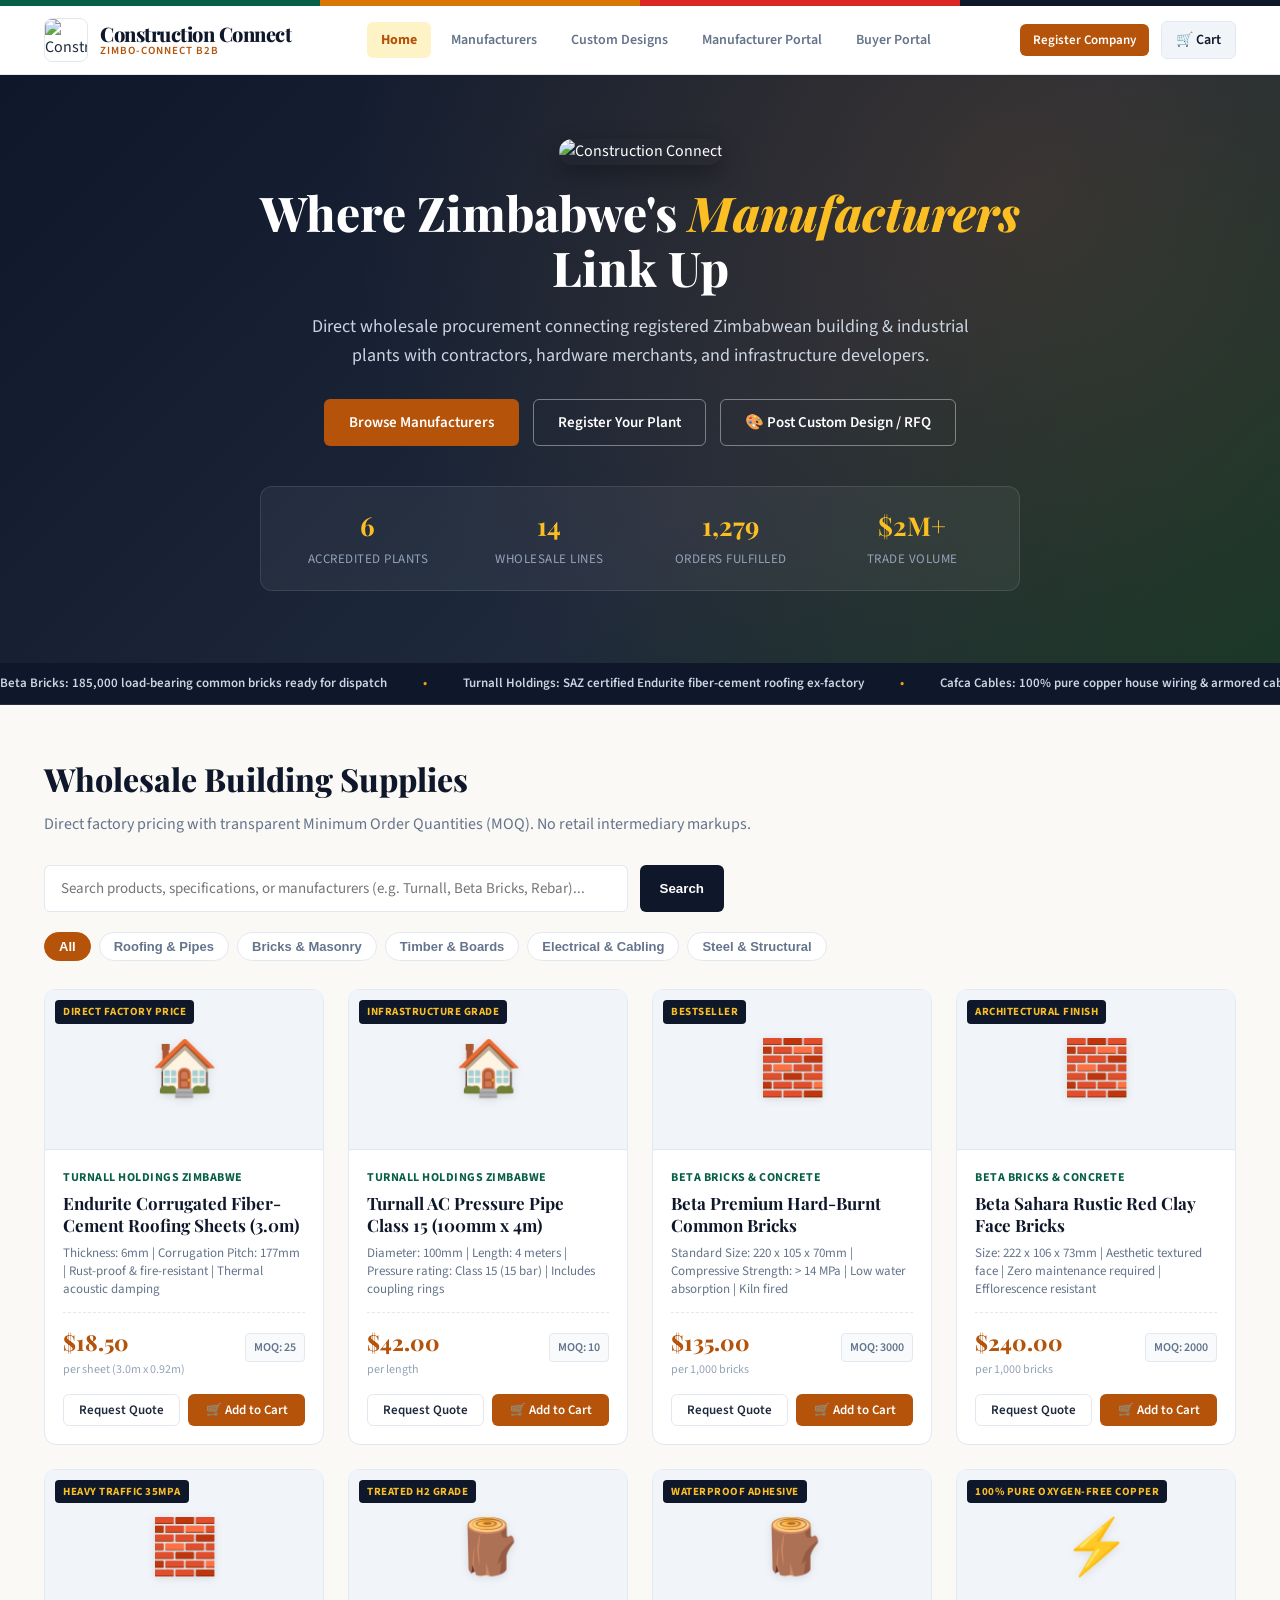
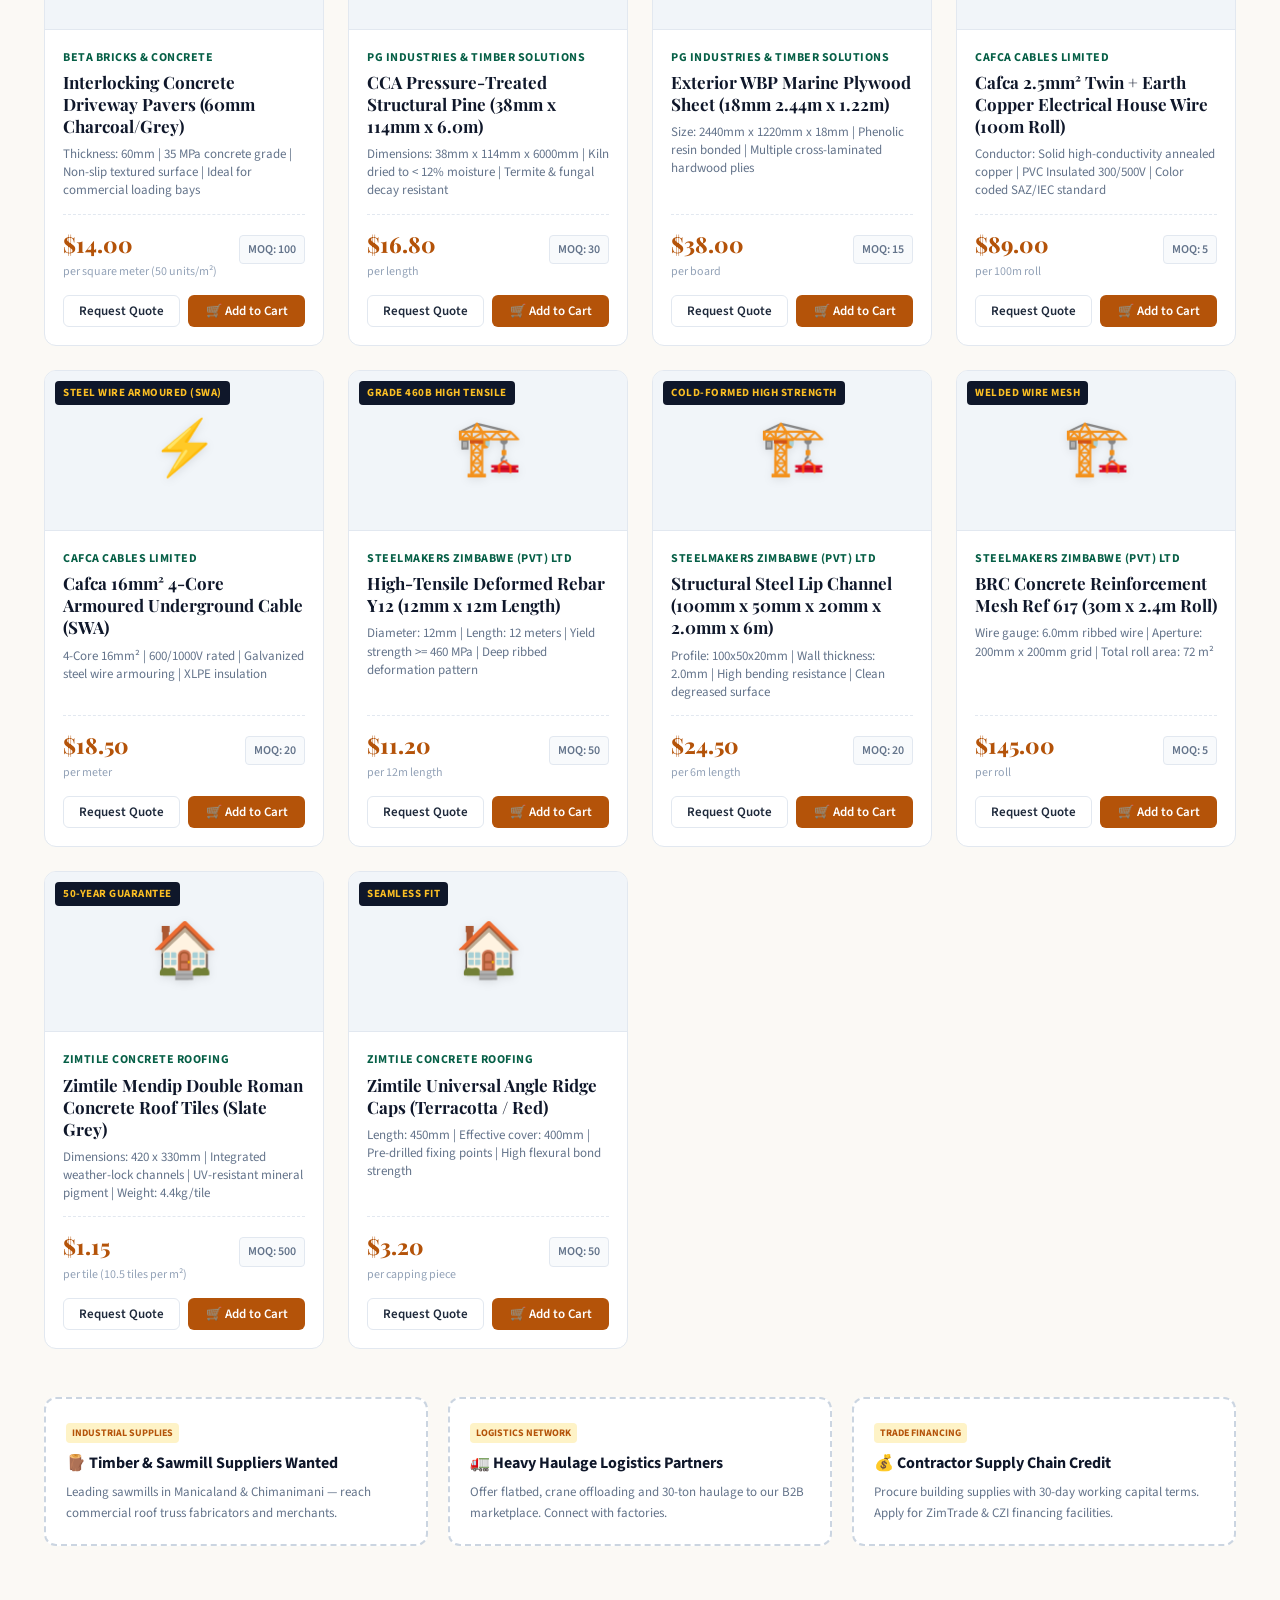
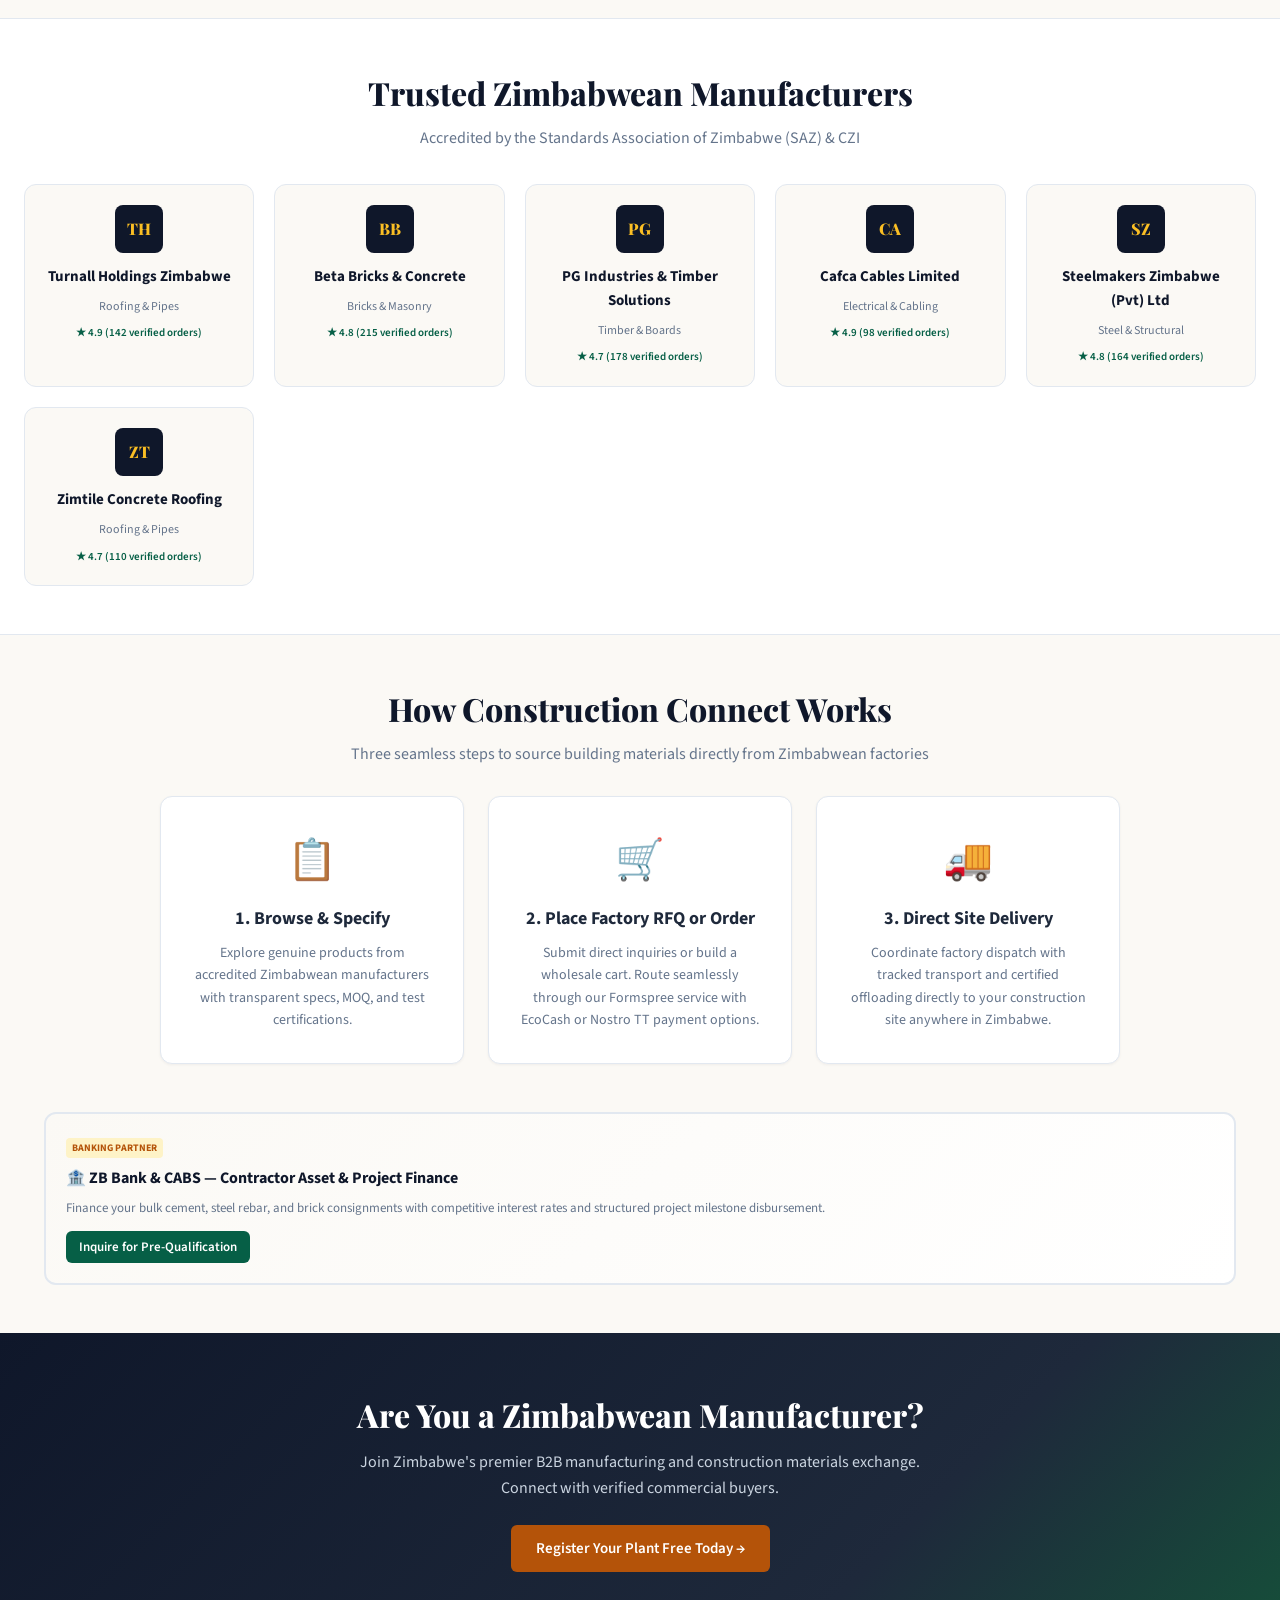
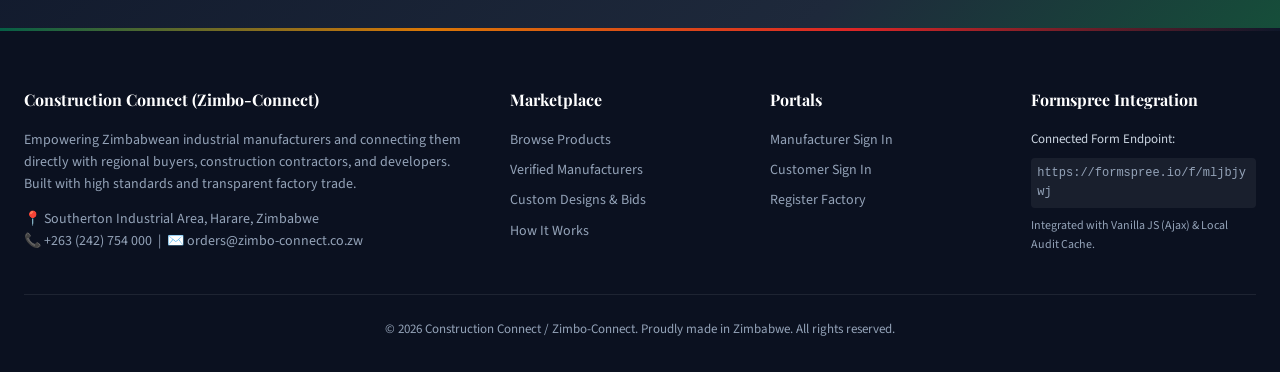
==== commit bcb81a22: "chore: remove standalone admin demo panel Co-authored-by: Copilot <223556219+Copilot@users.noreply.g" ====
--- a/index.html
+++ b/index.html
@@ -7,6 +7,17 @@
   <link rel="icon" href="[data-uri]">
   <link href="https://fonts.googleapis.com/css2?family=Playfair+Display:ital,wght@0,600;0,700;0,800;0,900;1,600&family=Source+Sans+3:wght@300;400;500;600;700;800&display=swap" rel="stylesheet">
   <link rel="stylesheet" href="css/main.css">
+
+  <!-- SEO & Open Graph -->
+  <meta name="description" content="Construction Connect — Zimbabwe's premier B2B manufacturing marketplace. Source wholesale building materials directly from accredited Zimbabwean manufacturers.">
+  <meta name="keywords" content="Zimbabwe construction, building materials Zimbabwe, B2B manufacturing, Turnall, Beta Bricks, Cafca Cables, wholesale construction supplies">
+  <meta property="og:type" content="website">
+  <meta property="og:title" content="Construction Connect — Zimbabwe's B2B Manufacturing Marketplace">
+  <meta property="og:description" content="Direct wholesale procurement from accredited Zimbabwean manufacturers. No middlemen. Trusted by contractors, developers, and hardware merchants.">
+  <meta property="og:url" content="https://construction-connect.vercel.app">
+  <meta name="twitter:card" content="summary_large_image">
+  <meta name="theme-color" content="#0F172A">
+
   <!-- Formspree Vanilla JS (Ajax) SDK (Optional CDN helper) -->
   <script>
     window.formspree = window.formspree || function () { (formspree.q = formspree.q || []).push(arguments); };
@@ -31,7 +42,6 @@
       <button class="nav-btn" data-page="designs" onclick="showPage('designs')">Custom Designs</button>
       <button class="nav-btn" data-page="admin" onclick="handleNavAdmin()">Manufacturer Portal</button>
       <button class="nav-btn" data-page="retailer" onclick="handleNavRetailer()">Buyer Portal</button>
-      <a href="admin.html" class="nav-btn" style="text-decoration:none; color: var(--accent-gold); font-weight:700;">⚡ Master Admin</a>
     </nav>
     <div class="header-right">
       <button class="btn btn-primary btn-sm" id="regBtn" onclick="showAuth('admin','signup')">Register Company</button>
@@ -200,9 +210,6 @@
       <button class="sidebar-item" data-tab="admin-products" onclick="showAdminTab('admin-products',this)">📦 Products</button>
       <button class="sidebar-item" data-tab="admin-orders" onclick="showAdminTab('admin-orders',this)">📋 Orders</button>
       <button class="sidebar-item" data-tab="admin-settings" onclick="showAdminTab('admin-settings',this)">⚙️ Settings</button>
-      <div style="margin-top: auto; padding-top: 20px;">
-        <a href="admin.html" class="sidebar-item" style="color: #FBBF24; text-decoration: none;">⚡ Super Admin Panel ↗</a>
-      </div>
     </div>
     <div class="panel-content" id="adminContent"></div>
   </div>
@@ -252,11 +259,10 @@
       <a href="#how-it-works">How It Works</a>
     </div>
     <div>
-      <h4>Portals & Admin</h4>
+      <h4>Portals</h4>
       <a href="#" onclick="showAuth('admin','login');return false;">Manufacturer Sign In</a>
       <a href="#" onclick="showAuth('retailer','login');return false;">Customer Sign In</a>
       <a href="#" onclick="showAuth('admin','signup');return false;">Register Factory</a>
-      <a href="admin.html" style="color: #FBBF24; font-weight:700;">⚡ Master Admin Backend</a>
     </div>
     <div>
       <h4>Formspree Integration</h4>
